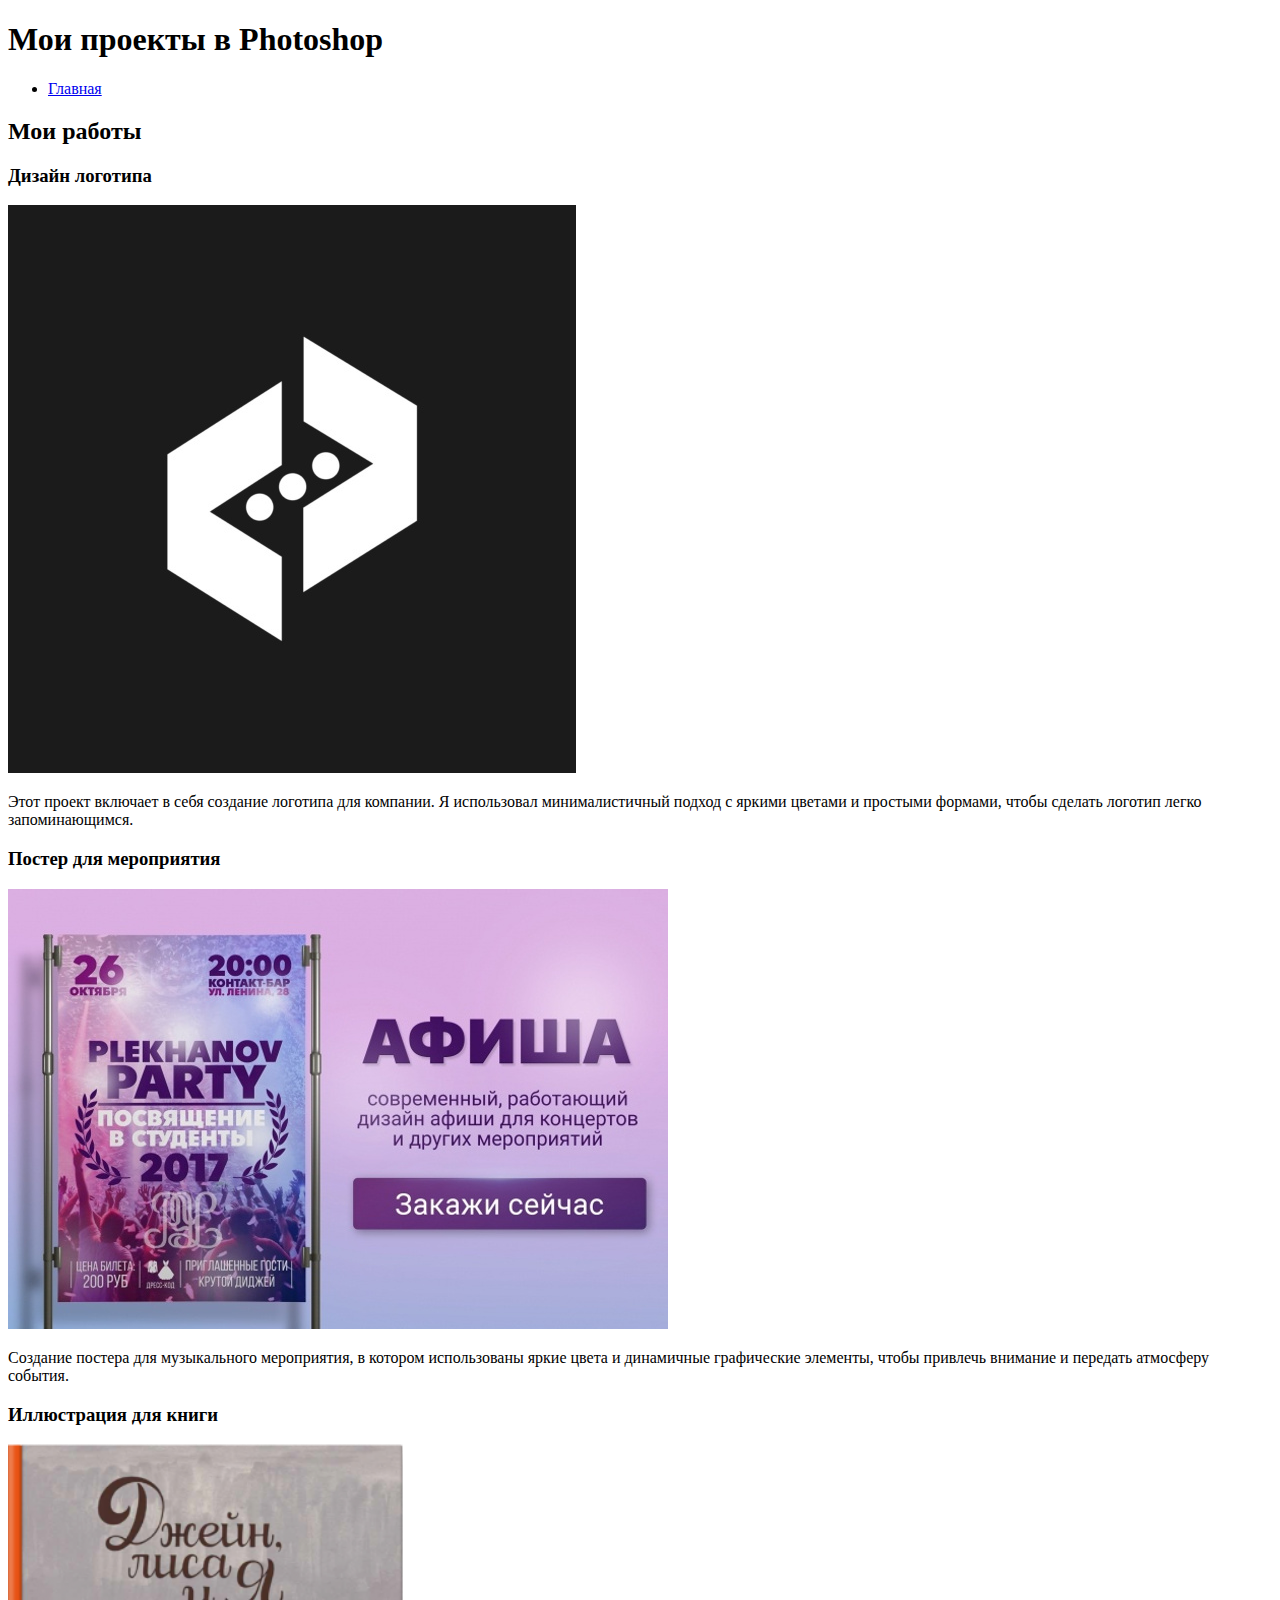
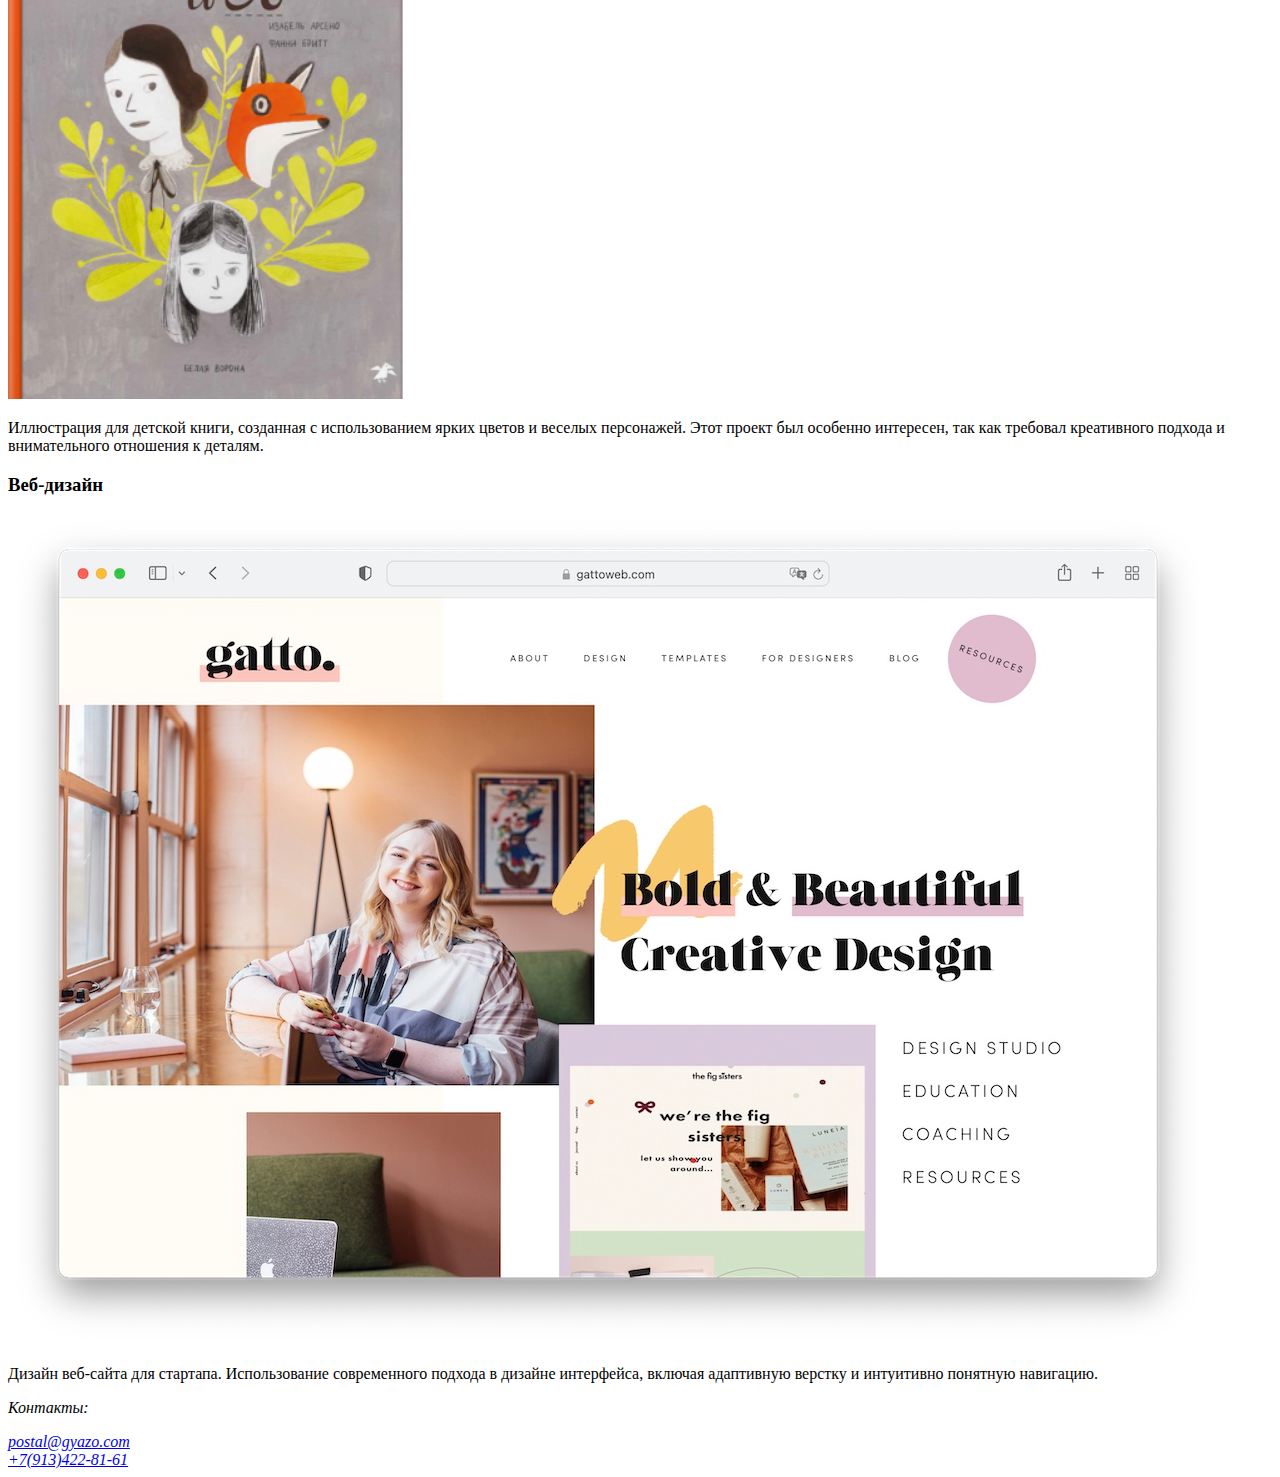
==== project.html @ 84f2ef30 "project.html" ====
<!DOCTYPE html>
<html lang="ru">
<head>
    <meta charset="UTF-8">
    <meta name="viewport" content="width=device-width, initial-scale=1.0">
    <meta name="description" content="Смотрите мои проекты в Photoshop, включая дизайны и графику, созданные с использованием различных техник.">
    <meta name="keywords" content="Photoshop, графика, проекты, дизайн">
    <meta name="author" content="Эдуард">
    <title>Проекты в Photoshop</title>
</head>
<body>
    <header>
        <h1>Мои проекты в Photoshop</h1>
        <nav>
            <ul>
                <li><a href="index.html">Главная</a></li>
            </ul>
        </nav>
    </header>

    <main>
        <section id="projects">
            <h2>Мои работы</h2>

            <div class="gallery">
                <article class="card">
                    <h3>Дизайн логотипа</h3>
                    <img src="photos/logo_design.jpg" alt="Логотип, созданный для компании ИИТиАД" class="project-image" title='ИИТиАД Лого'>
                    <p>Этот проект включает в себя создание логотипа для компании. Я использовал минималистичный подход с яркими цветами и простыми формами, чтобы сделать логотип легко запоминающимся.</p>
                </article>

                <article class="card">
                    <h3>Постер для мероприятия</h3>
                    <img src="photos/event_poster.jpg" alt="Постер для музыкального мероприятия" class="project-image" title='Постер для мероприятия'>
                    <p>Создание постера для музыкального мероприятия, в котором использованы яркие цвета и динамичные графические элементы, чтобы привлечь внимание и передать атмосферу события.</p>
                </article>

                <article class="card">
                    <h3>Иллюстрация для книги</h3>
                    <img src="photos/book_illustration.jpg" alt="Иллюстрация для детской книги" class="project-image" title='Fairy tale'>
                    <p>Иллюстрация для детской книги, созданная с использованием ярких цветов и веселых персонажей. Этот проект был особенно интересен, так как требовал креативного подхода и внимательного отношения к деталям.</p>
                </article>

                <article class="card">
                    <h3>Веб-дизайн</h3>
                    <img src="photos/web_design.jpg" alt="Дизайн сайта для стартапа" class="project-image" title='Web-desigh'>
                    <p>Дизайн веб-сайта для стартапа. Использование современного подхода в дизайне интерфейса, включая адаптивную верстку и интуитивно понятную навигацию.</p>
                </article>
            </div>
        </section>
    </main>

    <footer>
        <address>
            <p>Контакты:</p>
            <div><a class="email" href="mailto:postal@gyazo.com">postal@gyazo.com</a></div>
            <div><a class="phone" href="tel:89134228161">+7(913)422-81-61</a></div>
        </address>
    </footer>
</body>
</html>
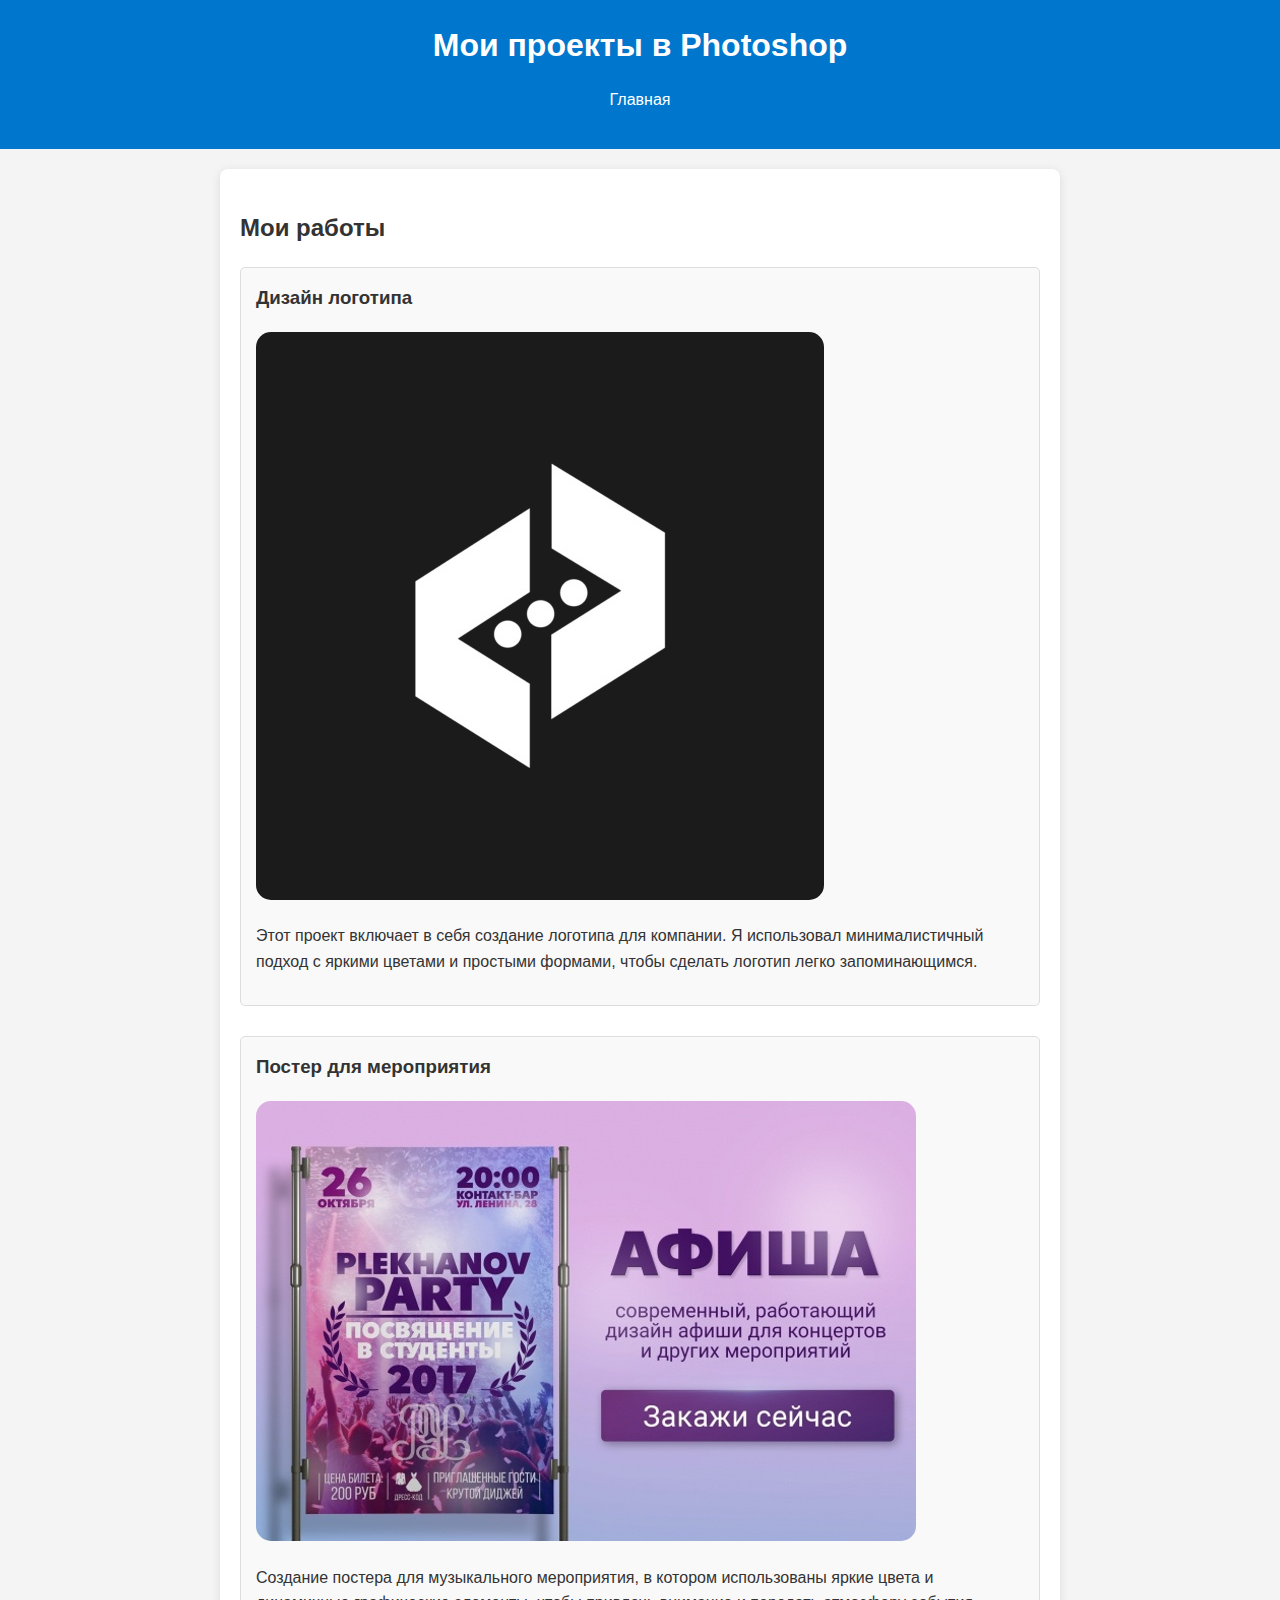
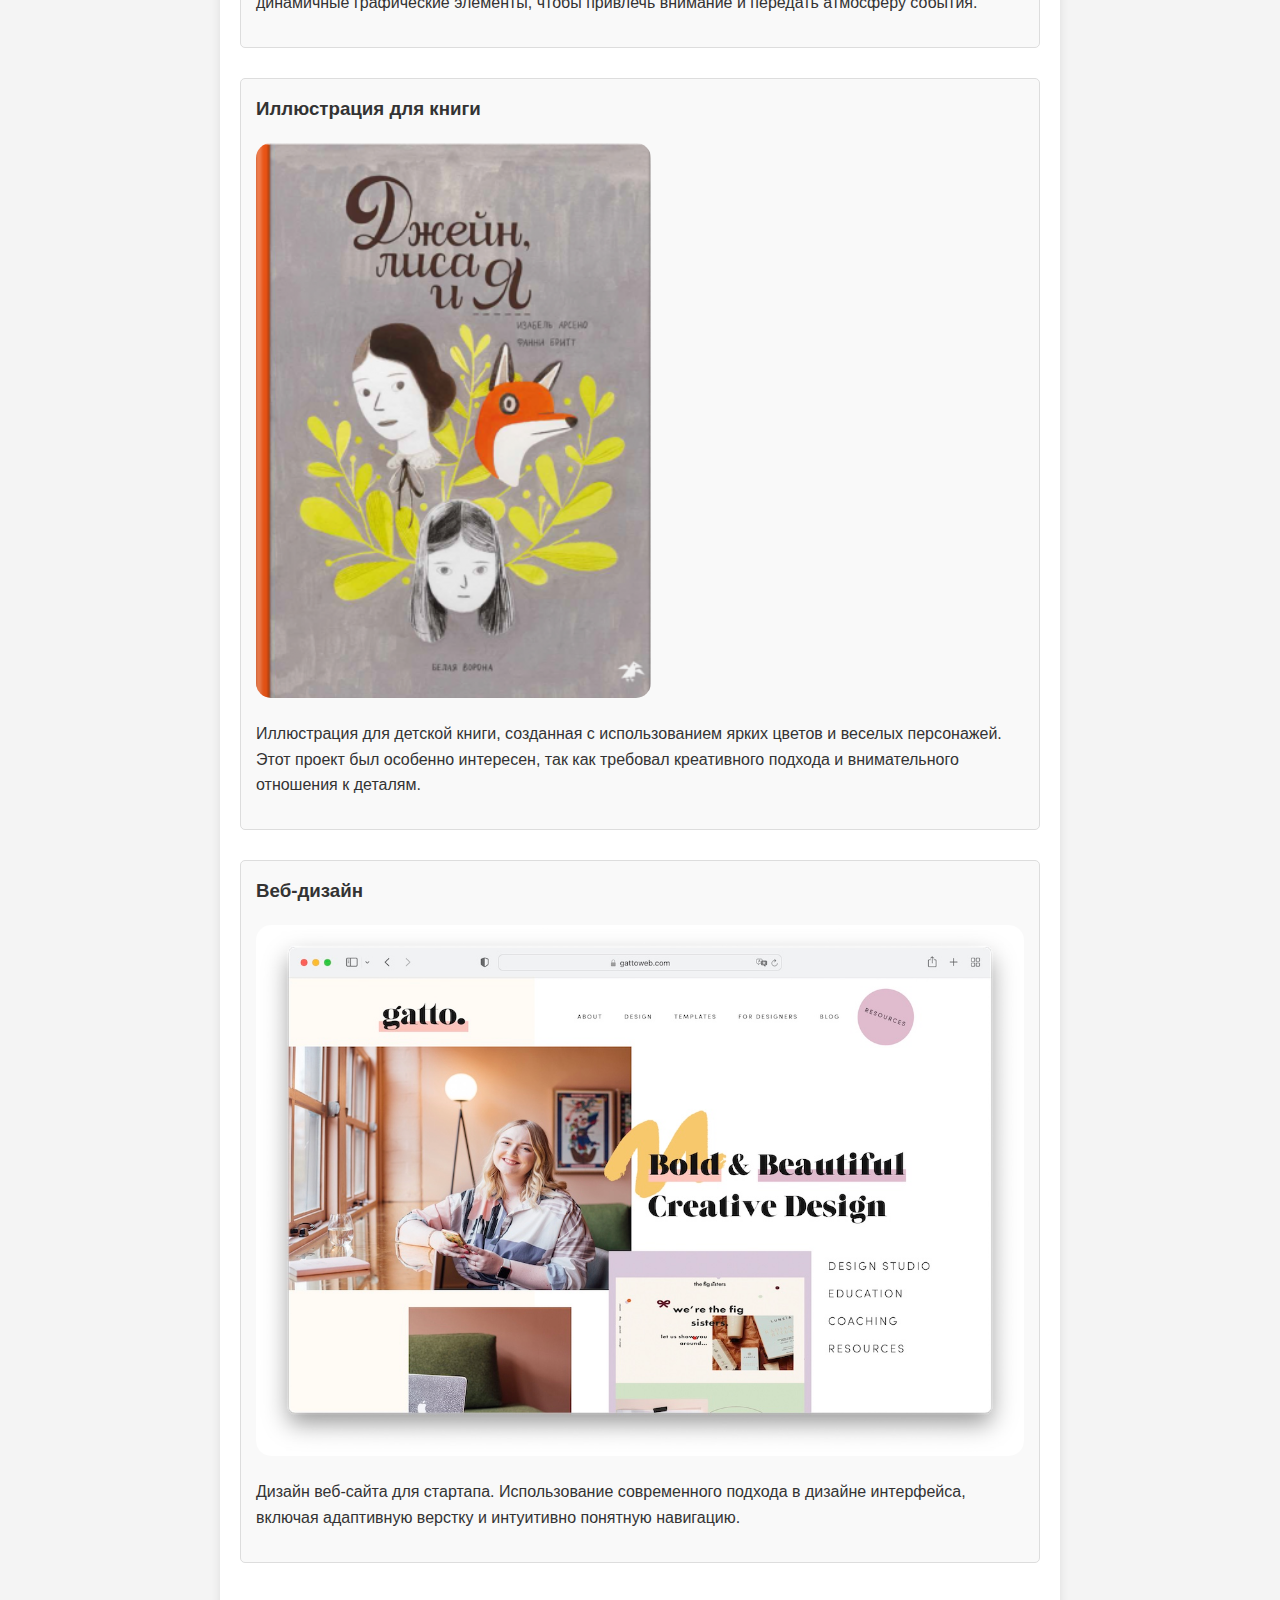
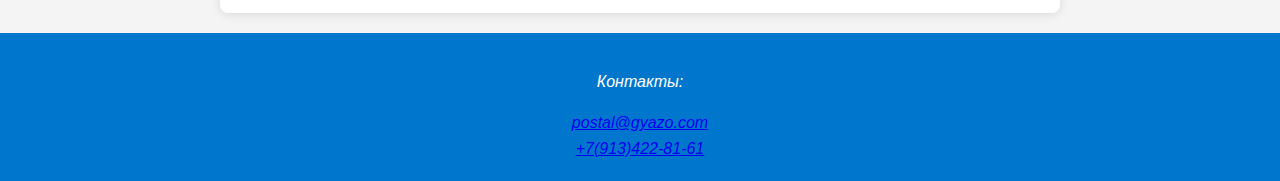
==== commit 44626698: "project.html" ====
--- a/project.html
+++ b/project.html
@@ -6,6 +6,7 @@
     <meta name="description" content="Смотрите мои проекты в Photoshop, включая дизайны и графику, созданные с использованием различных техник.">
     <meta name="keywords" content="Photoshop, графика, проекты, дизайн">
     <meta name="author" content="Эдуард">
+    <link rel="stylesheet" href="styles.css">
     <title>Проекты в Photoshop</title>
 </head>
 <body>
--- a/styles.css
+++ b/styles.css
@@ -0,0 +1,128 @@
+body {
+    font-family: 'Arial', sans-serif;
+    line-height: 1.6;
+    margin: 0;
+    padding: 0;
+    background-color: #f4f4f4;
+    color: #333;
+}
+
+header {
+    background: #0077cc;
+    color: #fff;
+    padding: 20px 0;
+    text-align: center;
+}
+
+img {
+    max-width: 100%; 
+    height: auto; 
+}
+
+header h1 {
+    margin: 0;
+}
+
+nav ul {
+    list-style: none;
+    padding: 0;
+}
+
+nav ul li {
+    display: inline;
+    margin: 0 15px;
+}
+
+nav ul li a {
+    color: #fff;
+    text-decoration: none;
+}
+
+nav ul li a:hover {
+    text-decoration: underline;
+}
+
+main {
+    max-width: 800px;
+    margin: 20px auto;
+    padding: 20px;
+    background: #fff;
+    box-shadow: 0 2px 10px rgba(0, 0, 0, 0.1);
+    border-radius: 8px;
+}
+
+section {
+    margin-bottom: 20px;
+}
+
+.card {
+    background: #f9f9f9;
+    border: 1px solid #ddd;
+    border-radius: 5px;
+    padding: 15px;
+    margin-bottom: 30px;
+    transition: transform 0.2s;
+}
+
+.card:hover {
+    transform: scale(1.02);
+    box-shadow: 0 4px 15px rgba(0, 0, 0, 0.2);
+}
+
+.card h3 {
+    margin-top: 0;
+}
+
+.project-image, .interest-image { 
+    max-width: 100%;
+    height: auto;
+    border-radius: 15px; 
+}
+
+footer {
+    text-align: center;
+    padding: 20px 0;
+    background: #0077cc;
+    color: #fff;
+    position: relative;
+    bottom: 0;
+    width: 100%;
+}
+
+.vcard p {
+    margin: 5px 0;
+}
+
+.read-more {
+    display: inline-block; 
+    margin-top: 10px; 
+    padding: 10px 15px; 
+    background: #0077cc;
+    color: #fff; 
+    text-decoration: none; 
+    border-radius: 5px; 
+    font-size: 16px; 
+}
+
+.read-more:hover {
+    background: #005fa3; 
+}
+@media (max-width: 600px) {
+    nav ul li {
+        display: block; 
+        margin: 10px 0; /
+    }
+
+    main {
+        padding: 10px; 
+    }
+
+    .card {
+        padding: 10px; 
+    }
+
+    .read-more {
+        padding: 8px 12px; 
+    }
+}
+
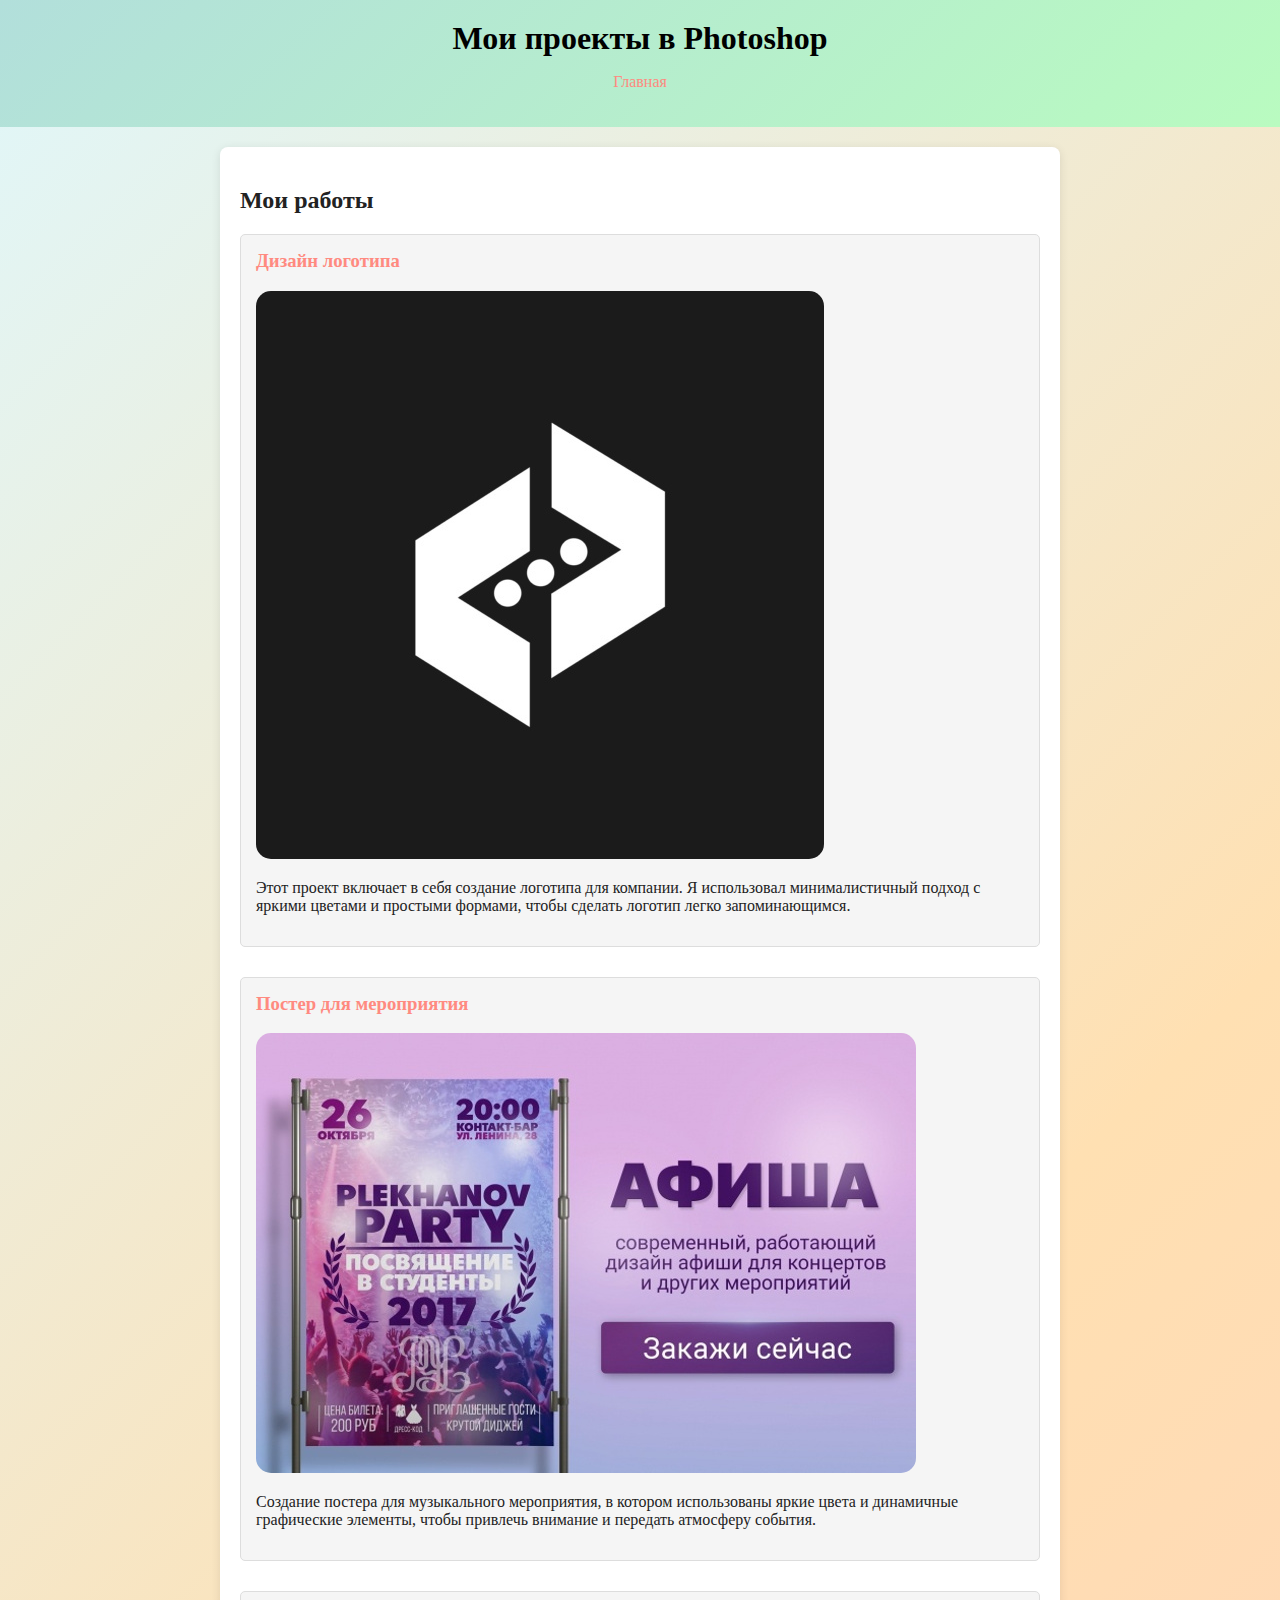
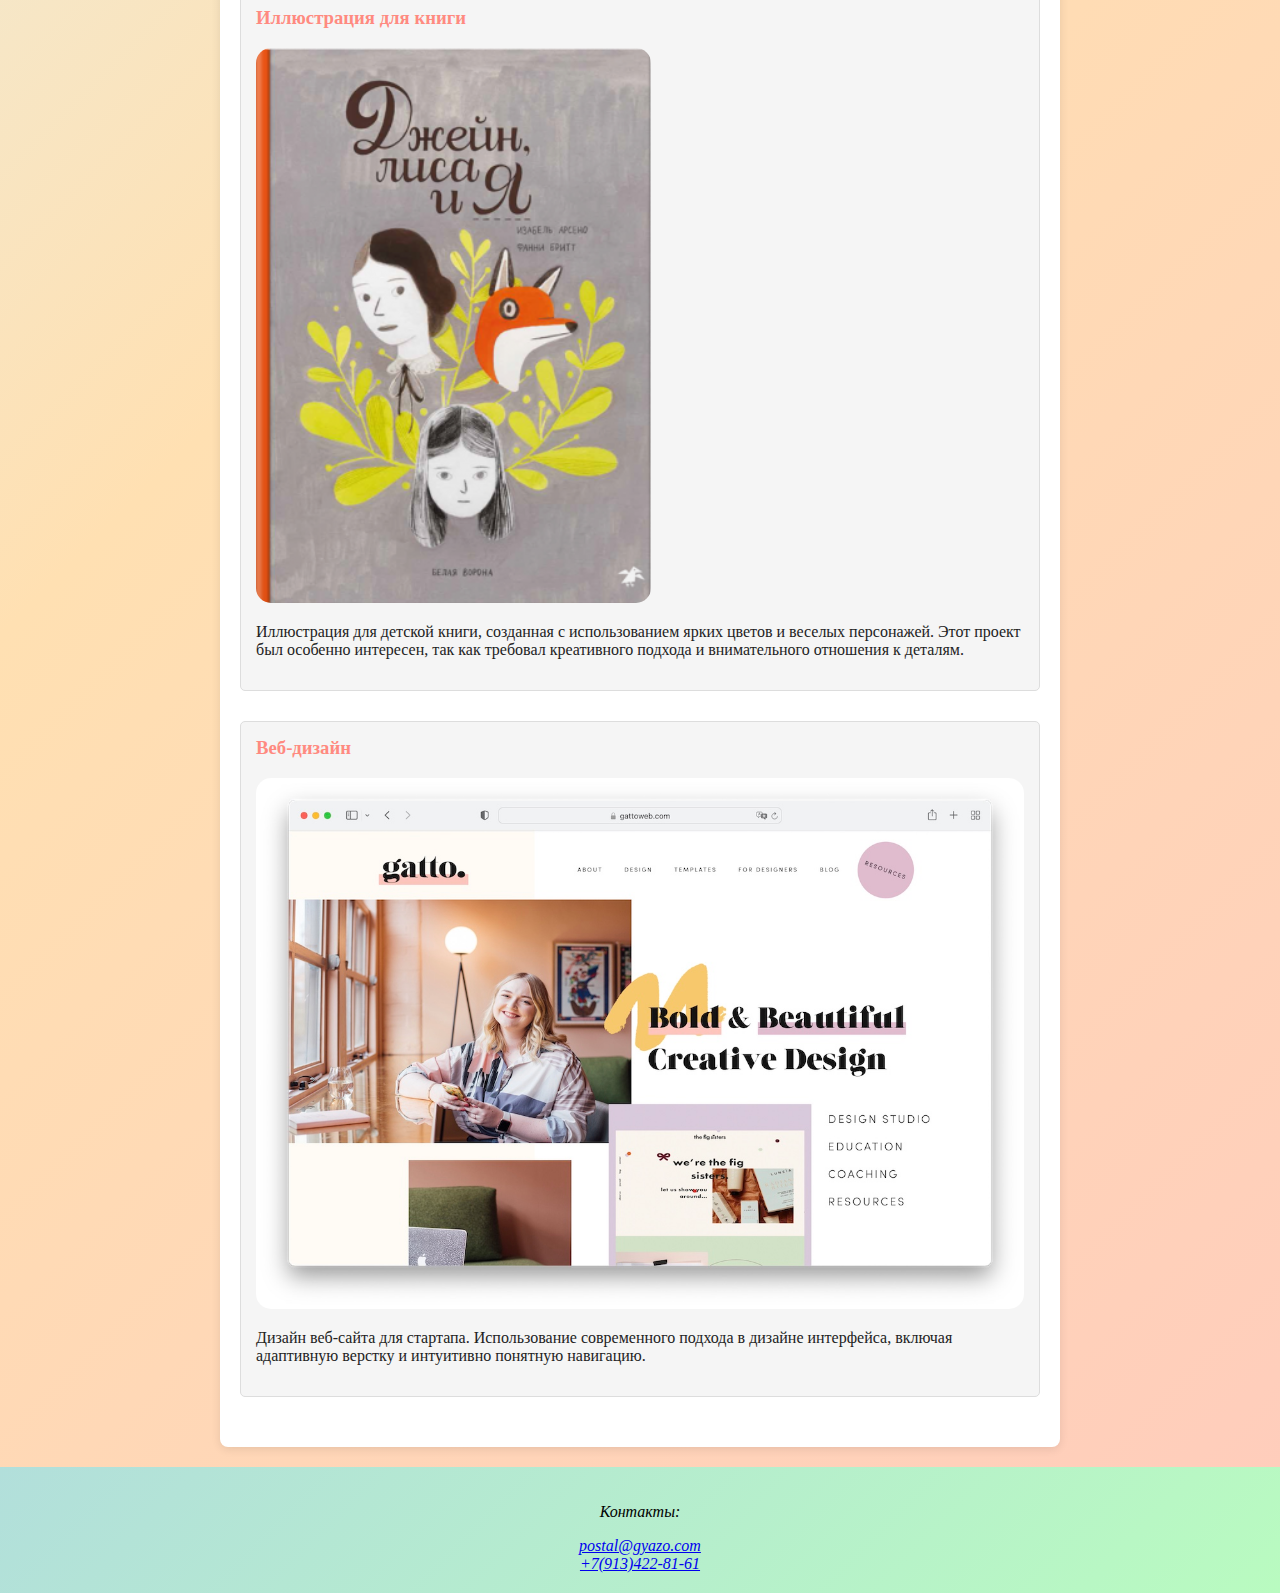
==== commit 056c959e: "Update project.html" ====
--- a/project.html
+++ b/project.html
@@ -6,10 +6,33 @@
     <meta name="description" content="Смотрите мои проекты в Photoshop, включая дизайны и графику, созданные с использованием различных техник.">
     <meta name="keywords" content="Photoshop, графика, проекты, дизайн">
     <meta name="author" content="Эдуард">
+    <meta http-equiv="X-UA-Compatible" content="IE=edge">
     <link rel="stylesheet" href="styles.css">
+    <link rel="icon" href="favicon/favicon.ico" type="image/x-icon">
+    <link rel="icon" type="image/png" href="/favicon/favicon-48x48.png" sizes="48x48" />
+    <link rel="icon" type="image/svg+xml" href="/favicon/favicon.svg" />
+    <link rel="shortcut icon" href="/favicon/favicon.ico" />
+    <link rel="apple-touch-icon" sizes="180x180" href="/favicon/apple-touch-icon.png" />
+    <link rel="manifest" href="/favicon/site.webmanifest" />
     <title>Проекты в Photoshop</title>
 </head>
 <body>
+<script type="text/javascript" > 
+   (function(m,e,t,r,i,k,a){m[i]=m[i]||function(){(m[i].a=m[i].a||[]).push(arguments)}; 
+   m[i].l=1*new Date(); 
+   for (var j = 0; j < document.scripts.length; j++) {if (document.scripts[j].src === r) { return; }} 
+   k=e.createElement(t),a=e.getElementsByTagName(t)[0],k.async=1,k.src=r,a.parentNode.insertBefore(k,a)}) 
+   (window, document, "script", "https://mc.yandex.ru/metrika/tag.js", "ym"); 
+ 
+   ym(98979769, "init", { 
+        clickmap:true, 
+        trackLinks:true, 
+        accurateTrackBounce:true, 
+        webvisor:true, 
+        trackHash:true 
+   }); 
+</script> 
+<noscript><div><img src="https://mc.yandex.ru/watch/98979769" style="position:absolute; left:-9999px;" alt="" /></div></noscript> 
     <header>
         <h1>Мои проекты в Photoshop</h1>
         <nav>
--- a/styles.css
+++ b/styles.css
@@ -1,15 +1,14 @@
 body {
-    font-family: 'Arial', sans-serif;
-    line-height: 1.6;
-    margin: 0;
-    padding: 0;
-    background-color: #f4f4f4;
-    color: #333;
+  background: linear-gradient(135deg, #e0f7fa, #ffe0b2, #ffccbc); 
+  background-size: cover;
+  margin: 0;
+  padding: 0;
+  color: #222222; 
 }
 
 header {
-    background: #0077cc;
-    color: #fff;
+    background: linear-gradient(135deg, #b2dfdb, #b9fbc0); 
+    color: #000000;
     padding: 20px 0;
     text-align: center;
 }
@@ -34,20 +33,22 @@
 }
 
 nav ul li a {
-    color: #fff;
+    color: #ff8a80; 
     text-decoration: none;
 }
 
 nav ul li a:hover {
     text-decoration: underline;
+    color: #ffffff;
 }
 
 main {
     max-width: 800px;
     margin: 20px auto;
     padding: 20px;
-    background: #fff;
-    box-shadow: 0 2px 10px rgba(0, 0, 0, 0.1);
+    background: #ffffff; 
+    color: #222222;
+    box-shadow: 0 2px 10px rgba(0, 0, 0, 0.1); 
     border-radius: 8px;
 }
 
@@ -56,12 +57,13 @@
 }
 
 .card {
-    background: #f9f9f9;
+    background: #f5f5f5; 
     border: 1px solid #ddd;
     border-radius: 5px;
     padding: 15px;
     margin-bottom: 30px;
     transition: transform 0.2s;
+    color: #222222;
 }
 
 .card:hover {
@@ -71,6 +73,7 @@
 
 .card h3 {
     margin-top: 0;
+    color: #ff8a80;
 }
 
 .project-image, .interest-image { 
@@ -82,8 +85,8 @@
 footer {
     text-align: center;
     padding: 20px 0;
-    background: #0077cc;
-    color: #fff;
+    background: linear-gradient(135deg, #b2dfdb, #b9fbc0);
+    color: #000000;
     position: relative;
     bottom: 0;
     width: 100%;
@@ -91,26 +94,28 @@
 
 .vcard p {
     margin: 5px 0;
+    color: #222222; 
 }
 
 .read-more {
     display: inline-block; 
     margin-top: 10px; 
     padding: 10px 15px; 
-    background: #0077cc;
-    color: #fff; 
+    background: #ff8a80; 
+    color: #ffffff; 
     text-decoration: none; 
     border-radius: 5px; 
     font-size: 16px; 
 }
 
 .read-more:hover {
-    background: #005fa3; 
+    background: #ff6e6e; 
 }
+
 @media (max-width: 600px) {
     nav ul li {
         display: block; 
-        margin: 10px 0; /
+        margin: 10px 0;
     }
 
     main {
@@ -126,3 +131,5 @@
     }
 }
 
+
+
